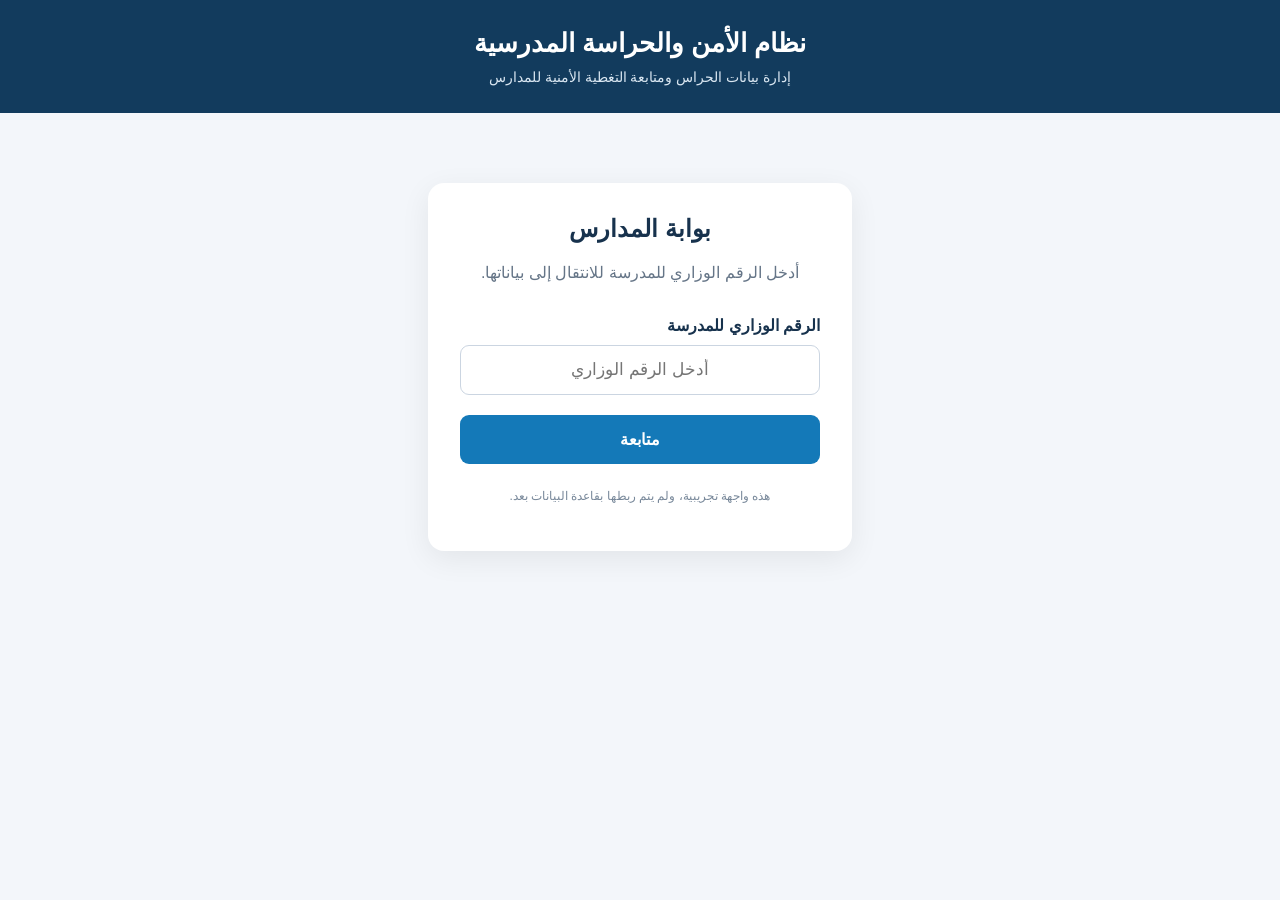
==== index.html @ fe9c67fe "Initial school security frontend" ====
<!DOCTYPE html>
<html lang="ar" dir="rtl">
<head>
  <meta charset="UTF-8">
  <meta name="viewport" content="width=device-width, initial-scale=1.0">
  <title>نظام الأمن والحراسة المدرسية</title>

  <style>
    * { box-sizing: border-box; }

    body {
      margin: 0;
      font-family: Tahoma, Arial, sans-serif;
      background: #f3f6fa;
      color: #17324d;
    }

    .header {
      background: #123b5d;
      color: white;
      padding: 28px 20px;
      text-align: center;
    }

    .header h1 {
      margin: 0 0 10px;
      font-size: 26px;
    }

    .header p {
      margin: 0;
      color: #d9e6f1;
      font-size: 14px;
    }

    .container {
      max-width: 460px;
      margin: 70px auto;
      padding: 0 18px;
    }

    .card {
      background: white;
      border-radius: 16px;
      padding: 32px;
      box-shadow: 0 8px 30px rgba(0,0,0,.07);
    }

    .card h2 {
      margin: 0 0 12px;
      text-align: center;
    }

    .description {
      color: #657587;
      text-align: center;
      line-height: 1.8;
      margin-bottom: 28px;
    }

    label {
      display: block;
      font-weight: bold;
      margin-bottom: 10px;
    }

    input {
      width: 100%;
      padding: 14px;
      border: 1px solid #cbd5e1;
      border-radius: 9px;
      font-size: 17px;
      outline: none;
      direction: ltr;
      text-align: center;
    }

    input:focus {
      border-color: #1677b8;
      box-shadow: 0 0 0 3px rgba(22,119,184,.12);
    }

    button {
      width: 100%;
      margin-top: 20px;
      padding: 15px;
      background: #1479b8;
      color: white;
      border: 0;
      border-radius: 9px;
      font-size: 16px;
      font-weight: bold;
      cursor: pointer;
    }

    button:hover { background: #0d6094; }

    .note {
      margin-top: 22px;
      text-align: center;
      color: #78889a;
      font-size: 12px;
      line-height: 1.8;
    }

    @media (max-width: 480px) {
      .container { margin: 35px auto; }
      .card { padding: 24px 20px; }
      .header h1 { font-size: 21px; }
    }
  </style>
</head>

<body>
  <header class="header">
    <h1>نظام الأمن والحراسة المدرسية</h1>
    <p>إدارة بيانات الحراس ومتابعة التغطية الأمنية للمدارس</p>
  </header>

  <main class="container">
    <section class="card">
      <h2>بوابة المدارس</h2>

      <p class="description">
        أدخل الرقم الوزاري للمدرسة للانتقال إلى بياناتها.
      </p>

      <form id="schoolForm">
        <label for="schoolNumber">الرقم الوزاري للمدرسة</label>

        <input
          id="schoolNumber"
          type="text"
          placeholder="أدخل الرقم الوزاري"
          autocomplete="off"
          required
        >

        <button type="submit">متابعة</button>
      </form>

      <p class="note">
        هذه واجهة تجريبية، ولم يتم ربطها بقاعدة البيانات بعد.
      </p>
    
<script>
  document.getElementById('schoolForm')
    .addEventListener('submit', function (event) {
      event.preventDefault();

      const schoolNumber = document
        .getElementById('schoolNumber')
        .value
        .trim();

      if (!schoolNumber) {
        alert('يرجى إدخال الرقم الوزاري للمدرسة.');
        return;
      }

      // انتقال تجريبي فقط، دون التحقق من قاعدة البيانات
      window.location.href = 'school.html';
    });
</script>

</body>
</html>
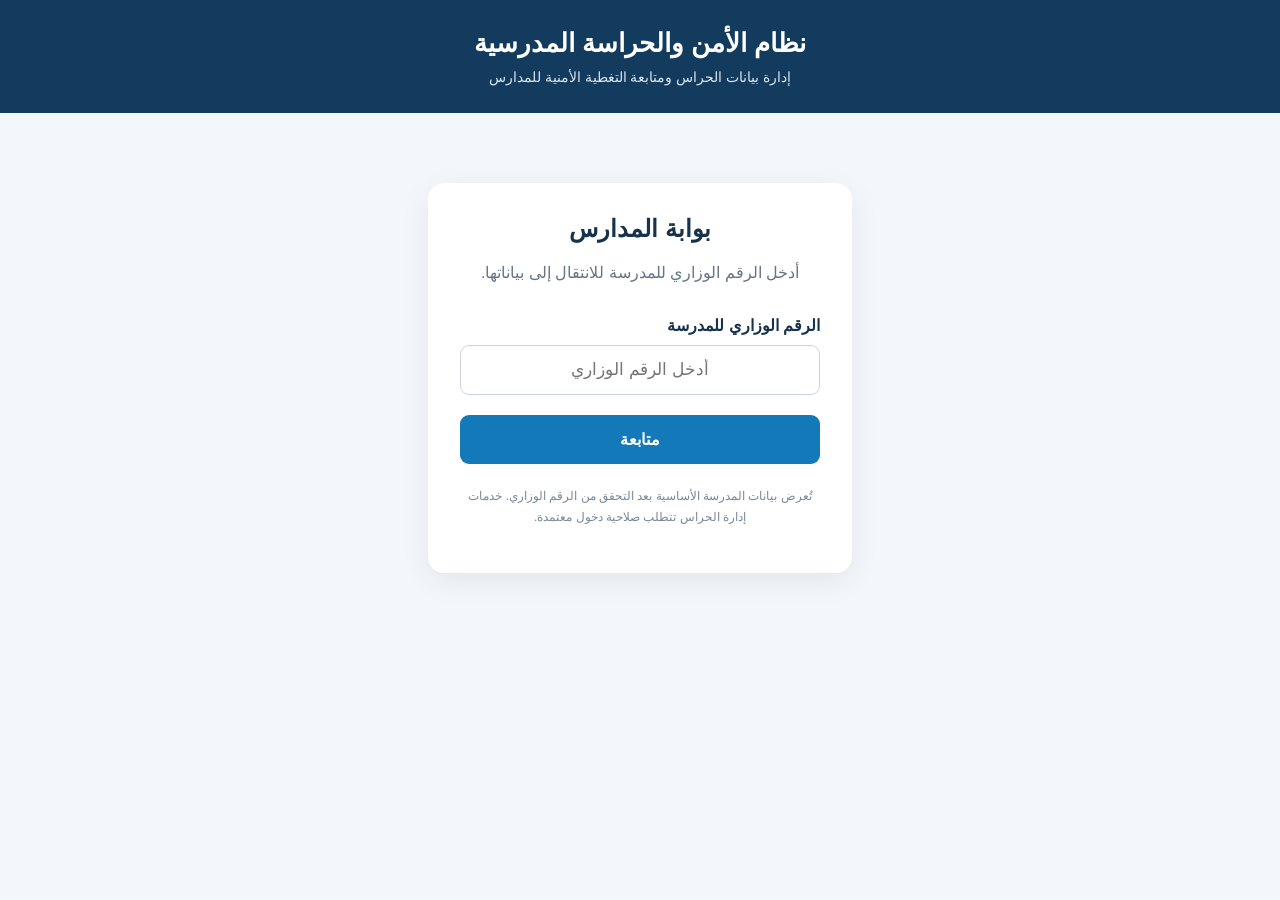
==== commit d84903d0: "ربط بوابة المدارس بقاعدة البيانات وتفعيل البحث بالرقم الوزاري" ====
--- a/index.html
+++ b/index.html
@@ -94,7 +94,34 @@
       cursor: pointer;
     }
 
-    button:hover { background: #0d6094; }
+    button:hover:not(:disabled) {
+      background: #0d6094;
+    }
+
+    button:disabled {
+      opacity: .65;
+      cursor: wait;
+    }
+
+    .message {
+      margin-top: 16px;
+      padding: 12px;
+      border-radius: 9px;
+      text-align: center;
+      line-height: 1.8;
+      font-size: 14px;
+      background: #e8f2fc;
+      color: #145d90;
+    }
+
+    .message.error {
+      background: #fff0f0;
+      color: #a12626;
+    }
+
+    .message[hidden] {
+      display: none;
+    }
 
     .note {
       margin-top: 22px;
@@ -132,37 +159,109 @@
         <input
           id="schoolNumber"
           type="text"
+          inputmode="numeric"
+          pattern="[0-9]+"
           placeholder="أدخل الرقم الوزاري"
           autocomplete="off"
           required
         >
 
-        <button type="submit">متابعة</button>
+        <button id="submitButton" type="submit">
+          متابعة
+        </button>
       </form>
 
+      <div
+        id="message"
+        class="message"
+        role="status"
+        aria-live="polite"
+        hidden
+      ></div>
+
       <p class="note">
-        هذه واجهة تجريبية، ولم يتم ربطها بقاعدة البيانات بعد.
+        تُعرض بيانات المدرسة الأساسية بعد التحقق من الرقم الوزاري.
+        خدمات إدارة الحراس تتطلب صلاحية دخول معتمدة.
       </p>
-    
-<script>
-  document.getElementById('schoolForm')
-    .addEventListener('submit', function (event) {
+    </section>
+  </main>
+
+  <script>
+    const API_URL =
+      'https://script.google.com/macros/s/AKfycbzL7ecfewM8Lqr1rSMabU3zS5KFXSXqFgH5WSXMWKvHdxJ4TmsavyvvSaJONV8RXBm0/exec';
+
+    const form = document.getElementById('schoolForm');
+    const input = document.getElementById('schoolNumber');
+    const button = document.getElementById('submitButton');
+    const message = document.getElementById('message');
+
+    function showMessage(text, isError = false) {
+      message.textContent = text;
+      message.classList.toggle('error', isError);
+      message.hidden = false;
+    }
+
+    form.addEventListener('submit', async function (event) {
       event.preventDefault();
 
-      const schoolNumber = document
-        .getElementById('schoolNumber')
-        .value
-        .trim();
-
-      if (!schoolNumber) {
-        alert('يرجى إدخال الرقم الوزاري للمدرسة.');
+      if (button.disabled) return;
+
+      const schoolNumber = input.value.trim();
+
+      if (!/^[0-9]+$/.test(schoolNumber)) {
+        showMessage('يرجى إدخال رقم وزاري صحيح.', true);
         return;
       }
 
-      // انتقال تجريبي فقط، دون التحقق من قاعدة البيانات
-      window.location.href = 'school.html';
+      button.disabled = true;
+      input.readOnly = true;
+      button.textContent = 'جارٍ التحقق...';
+      showMessage('جارٍ التحقق من بيانات المدرسة، يرجى الانتظار...');
+
+      try {
+        const url = new URL(API_URL);
+        url.searchParams.set('action', 'schoolLookup');
+        url.searchParams.set('schoolNumber', schoolNumber);
+
+        const response = await fetch(url.toString());
+
+        if (!response.ok) {
+          throw new Error('HTTP ' + response.status);
+        }
+
+        const data = await response.json();
+
+        if (!data.success || !data.school) {
+          showMessage(
+            data.message || 'الرقم الوزاري غير مسجل في قاعدة البيانات.',
+            true
+          );
+          return;
+        }
+
+        const destination = new URL(
+          'school.html',
+          window.location.href
+        );
+
+        destination.searchParams.set('schoolNumber', schoolNumber);
+
+        window.location.href = destination.toString();
+
+      } catch (error) {
+        console.error('School lookup error:', error);
+
+        showMessage(
+          'تعذر الاتصال بقاعدة بيانات المدارس. يرجى المحاولة لاحقًا.',
+          true
+        );
+
+      } finally {
+        button.disabled = false;
+        input.readOnly = false;
+        button.textContent = 'متابعة';
+      }
     });
-</script>
-
+  </script>
 </body>
 </html>
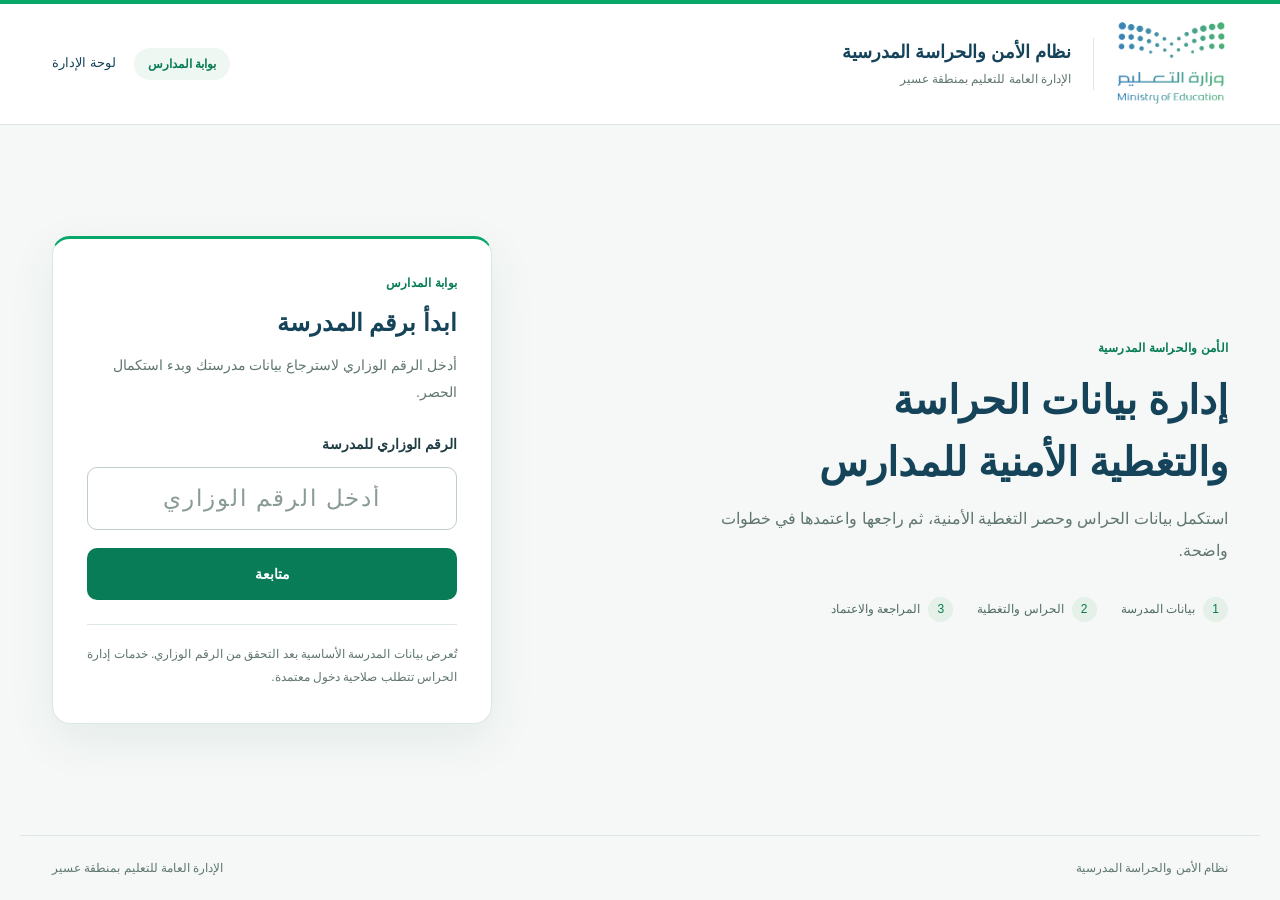
==== commit 4a281e51: "1" ====
--- a/index.html
+++ b/index.html
@@ -6,151 +6,20 @@
   <meta name="viewport" content="width=device-width, initial-scale=1.0">
   <title>نظام الأمن والحراسة المدرسية</title>
 
-  <style>
-    * { box-sizing: border-box; }
-
-    body {
-      margin: 0;
-      font-family: Tahoma, Arial, sans-serif;
-      background: #f3f6fa;
-      color: #17324d;
-    }
-
-    .header {
-      background: #123b5d;
-      color: white;
-      padding: 28px 20px;
-      text-align: center;
-    }
-
-    .header h1 {
-      margin: 0 0 10px;
-      font-size: 26px;
-    }
-
-    .header p {
-      margin: 0;
-      color: #d9e6f1;
-      font-size: 14px;
-    }
-
-    .container {
-      max-width: 460px;
-      margin: 70px auto;
-      padding: 0 18px;
-    }
-
-    .card {
-      background: white;
-      border-radius: 16px;
-      padding: 32px;
-      box-shadow: 0 8px 30px rgba(0,0,0,.07);
-    }
-
-    .card h2 {
-      margin: 0 0 12px;
-      text-align: center;
-    }
-
-    .description {
-      color: #657587;
-      text-align: center;
-      line-height: 1.8;
-      margin-bottom: 28px;
-    }
-
-    label {
-      display: block;
-      font-weight: bold;
-      margin-bottom: 10px;
-    }
-
-    input {
-      width: 100%;
-      padding: 14px;
-      border: 1px solid #cbd5e1;
-      border-radius: 9px;
-      font-size: 17px;
-      outline: none;
-      direction: ltr;
-      text-align: center;
-    }
-
-    input:focus {
-      border-color: #1677b8;
-      box-shadow: 0 0 0 3px rgba(22,119,184,.12);
-    }
-
-    button {
-      width: 100%;
-      margin-top: 20px;
-      padding: 15px;
-      background: #1479b8;
-      color: white;
-      border: 0;
-      border-radius: 9px;
-      font-size: 16px;
-      font-weight: bold;
-      cursor: pointer;
-    }
-
-    button:hover:not(:disabled) {
-      background: #0d6094;
-    }
-
-    button:disabled {
-      opacity: .65;
-      cursor: wait;
-    }
-
-    .message {
-      margin-top: 16px;
-      padding: 12px;
-      border-radius: 9px;
-      text-align: center;
-      line-height: 1.8;
-      font-size: 14px;
-      background: #e8f2fc;
-      color: #145d90;
-    }
-
-    .message.error {
-      background: #fff0f0;
-      color: #a12626;
-    }
-
-    .message[hidden] {
-      display: none;
-    }
-
-    .note {
-      margin-top: 22px;
-      text-align: center;
-      color: #78889a;
-      font-size: 12px;
-      line-height: 1.8;
-    }
-
-    @media (max-width: 480px) {
-      .container { margin: 35px auto; }
-      .card { padding: 24px 20px; }
-      .header h1 { font-size: 21px; }
-    }
-  </style>
+  <link rel="stylesheet" href="ui.css">
+<script src="ui.js" defer></script>
 </head>
 
-<body>
-  <header class="header">
-    <h1>نظام الأمن والحراسة المدرسية</h1>
-    <p>إدارة بيانات الحراس ومتابعة التغطية الأمنية للمدارس</p>
-  </header>
+<body class="index-page">
+  <a class="skip-link" href="#mainContent">انتقل إلى المحتوى</a><header class="site-header"><div class="header-inner"><a class="brand" href="index.html"><span class="brand-mark"><img src="assets/moe-logo.png" alt="وزارة التعليم" width="250" height="250"></span><span class="brand-copy"><strong>نظام الأمن والحراسة المدرسية</strong><span>الإدارة العامة للتعليم بمنطقة عسير</span></span></a><nav class="header-tools" aria-label="التنقل الرئيسي"><span class="workspace-chip">بوابة المدارس</span><a class="nav-link" href="admin.html">لوحة الإدارة</a></nav></div></header>
 
-  <main class="container">
-    <section class="card">
-      <h2>بوابة المدارس</h2>
+  <main id="mainContent" class="login-layout">
+    <aside class="login-intro"><span class="eyebrow">الأمن والحراسة المدرسية</span><h1>إدارة بيانات الحراسة<br>والتغطية الأمنية للمدارس</h1><p>استكمل بيانات الحراس وحصر التغطية الأمنية، ثم راجعها واعتمدها في خطوات واضحة.</p><ol class="mini-flow"><li>بيانات المدرسة</li><li>الحراس والتغطية</li><li>المراجعة والاعتماد</li></ol></aside>
+    <section class="card login-card">
+      <span class="eyebrow">بوابة المدارس</span><h2>ابدأ برقم المدرسة</h2>
 
       <p class="description">
-        أدخل الرقم الوزاري للمدرسة للانتقال إلى بياناتها.
+        أدخل الرقم الوزاري لاسترجاع بيانات مدرستك وبدء استكمال الحصر.
       </p>
 
       <form id="schoolForm">
@@ -184,7 +53,7 @@
         خدمات إدارة الحراس تتطلب صلاحية دخول معتمدة.
       </p>
     </section>
-  </main>
+  </main><footer class="site-footer"><span>نظام الأمن والحراسة المدرسية</span><span>الإدارة العامة للتعليم بمنطقة عسير</span></footer>
 
   <script>
     const API_URL =
--- a/ui.css
+++ b/ui.css
@@ -0,0 +1,19 @@
+﻿/* Ministry identity palette, shared across the school and administration portals. */
+:root{--navy:#15445a;--green:#07a869;--green-dark:#087c57;--blue:#3d7eb9;--teal:#0da9a6;--gold:#c1b489;--ink:#203d44;--muted:#60766f;--line:#dce7e2;--surface:#fff;--canvas:#f5f8f6;--radius:18px;--shadow:0 8px 30px rgb(21 68 90 / .045)}
+*{box-sizing:border-box}html{scroll-behavior:smooth;scroll-padding-top:24px}body{margin:0;background:var(--canvas);color:var(--ink);font-family:'Helvetica Neue W23 for SKY','Segoe UI',Tahoma,Arial,sans-serif;font-size:15px;line-height:1.7}button,input,select{font:inherit}button,a,input,select,summary{-webkit-tap-highlight-color:transparent}a{color:var(--green-dark);text-decoration:none}a:hover{text-decoration:underline}button{cursor:pointer}button:disabled{cursor:not-allowed;opacity:.52}[hidden]{display:none!important}:focus-visible{outline:3px solid var(--blue);outline-offset:3px}
+h1,h2,h3,h4,p{overflow-wrap:anywhere}h1{font-size:30px;line-height:1.5;margin:0 0 10px;color:var(--navy);font-weight:750}h2{font-size:20px;line-height:1.6;margin:0 0 16px;color:var(--navy)}h3{font-size:20px;line-height:1.6;margin:0 0 12px;color:var(--navy)}h4{font-size:18px;margin:0 0 8px}p{margin:0 0 14px}.notice,.description,.note,.hint{color:var(--muted);line-height:1.9}.hint,.note{font-size:13px}.eyebrow{display:block;color:var(--green-dark);font-size:12px;letter-spacing:.2px;font-weight:700;margin-bottom:10px}.skip-link{position:absolute;right:16px;top:-60px;z-index:10;background:#fff;padding:10px 20px;border:1px solid var(--line);border-radius:8px}.skip-link:focus{top:12px}
+.site-header{background:#fff;border-top:4px solid var(--green);border-bottom:1px solid var(--line)}.header-inner{max-width:1240px;margin:auto;padding:17px 32px;display:flex;align-items:center;justify-content:space-between;gap:24px}.brand{display:flex;align-items:center;gap:22px;min-width:0;text-decoration:none!important}.brand-mark{position:relative;display:block;width:112px;height:86px;flex:0 0 112px;overflow:hidden}.brand-mark img{position:absolute;width:250px;height:250px;max-width:none;left:-70px;top:-83px}.brand-copy{border-inline-start:1px solid var(--line);padding-inline-start:22px;display:flex;flex-direction:column;gap:2px}.brand-copy strong{color:var(--navy);font-size:18px;line-height:1.6}.brand-copy span{color:var(--muted);font-size:12px}.header-tools{display:flex;align-items:center;gap:18px;flex-shrink:0}.workspace-chip{border-radius:30px;padding:6px 14px;background:#eef7f1;color:var(--green-dark);font-size:12px;font-weight:700}.nav-link{font-size:13px;color:var(--navy);padding:8px 0;border-bottom:1px solid transparent}.nav-link:hover{border-color:var(--green);text-decoration:none}.site-footer{max-width:1240px;margin:30px auto 0;padding:22px 32px;border-top:1px solid var(--line);color:var(--muted);font-size:12px;display:flex;justify-content:space-between;gap:12px;flex-wrap:wrap}.environment-banner{padding:8px 18px;text-align:center;color:#756333;background:#f8f3e7;border-bottom:1px solid #eee4ca;font-size:12px}.environment-banner a{color:#63512b;text-decoration:underline}
+main{max-width:1240px;margin:30px auto;padding:0 32px;min-width:0}.page-intro{margin-bottom:24px}.page-intro p{max-width:760px;margin:0}.card{background:#fff;border:1px solid var(--line);border-radius:var(--radius);padding:28px;margin-bottom:22px;box-shadow:var(--shadow);min-width:0}.grid{display:grid;grid-template-columns:repeat(2,minmax(0,1fr));gap:22px 20px}.field{background:#f7faf8;border:1px solid #e5ede8;border-radius:12px;padding:16px;min-width:0}.field strong{display:block;font-size:12px;font-weight:600;color:var(--muted);margin-bottom:6px}.field span{display:block;font-size:16px;font-weight:650;overflow-wrap:anywhere}.entry{display:flex;flex-direction:column;gap:8px;min-width:0}.entry label{font-size:14px;font-weight:650;color:#294c4a;line-height:1.7}.grid>.entry:not(.count-card){display:grid;grid-template-rows:minmax(44px,auto) 52px;align-content:start;gap:8px}.entry input,.entry select,#schoolNumber{width:100%;min-width:0;min-height:52px;border:1px solid #bdcec5;background:#fff;border-radius:10px;padding:11px 14px;color:var(--ink);font-size:16px;transition:border-color .15s,box-shadow .15s}.entry input:focus,.entry select:focus,#schoolNumber:focus{outline:none;border-color:var(--green-dark);box-shadow:0 0 0 3px rgb(7 168 105 / .12)}input::placeholder{color:#899b93;font-weight:400}input[readonly]{background:#f0f5f2!important;border-color:#dde7e1!important;color:#49655a!important;box-shadow:none!important}#censusFields .entry label:has(+input[readonly])::after{content:'تلقائي';display:inline-block;margin-inline-start:8px;font-size:10px;font-weight:500;padding:1px 7px;border-radius:20px;background:#e6efe9;color:#426958;vertical-align:middle}input[type=number],input[type=tel],#nationalId{direction:ltr;font-variant-numeric:tabular-nums}input[type=checkbox]{width:19px;height:19px;accent-color:var(--green-dark);vertical-align:middle;margin:0 6px 0 8px}#reviewStep>label{display:block;border:1px solid var(--line);border-radius:12px;padding:18px;margin-top:20px;line-height:1.9;background:#f8faf9}
+button{border:1px solid transparent;border-radius:10px;min-height:48px;background:var(--green-dark);color:#fff;padding:11px 22px;font-size:14px;font-weight:650;line-height:1.6;transition:background .15s,box-shadow .15s}button:hover:not(:disabled){background:#066647;box-shadow:0 3px 10px rgb(8 124 87 / .12)}button.secondary{background:#f3f7f5;border-color:var(--line);color:var(--navy)}button.secondary:hover:not(:disabled){background:#e8f0eb;box-shadow:none}.actions{display:flex;align-items:center;gap:12px;flex-wrap:wrap;margin-top:24px}.message{background:#edf6f1;border:1px solid #d9eade;border-inline-start:3px solid var(--green);border-radius:10px;padding:13px 16px;margin:0 0 20px;color:#285e49;font-size:14px;line-height:1.8}.message.error{background:#fff5f3;border-color:#f0d6d0;border-inline-start-color:#b94736;color:#9a3728}.status,.completion{display:inline-block;border-radius:30px;background:#eaf5ee;color:#226444;font-size:12px;font-weight:700;padding:6px 13px}.completion.complete{background:#eaf5ee;color:#226444}.completion.incomplete{background:#fff4df;color:#896120}.completion{margin-bottom:8px}.review-item{border:1px solid var(--line);border-radius:14px;padding:22px;margin-bottom:16px;position:relative;background:#fff}.review-item h3{font-size:17px;margin-bottom:14px}.review-item p{font-size:14px;margin:8px 0;overflow-wrap:anywhere}.review-item strong{color:#536e64;font-weight:600}.step-label{font-size:13px;font-weight:650;color:var(--green-dark);background:#eff7f2;border-radius:8px;padding:10px 14px;margin:0 0 22px}.back-link{display:inline-block;margin:0 0 20px;color:var(--green-dark);font-size:13px}.back-link:hover{text-decoration:underline}
+.login-page{background:radial-gradient(ellipse at 90% 25%,#e5f3eb 0,transparent 50%),var(--canvas)}.login-layout{display:grid;grid-template-columns:minmax(0,1fr) 440px;align-items:center;gap:70px;min-height:calc(100svh - 250px);padding-top:42px;padding-bottom:42px}.login-intro h1{font-size:40px;max-width:620px;line-height:1.55}.login-intro>p{max-width:530px;font-size:16px;color:var(--muted);line-height:2}.mini-flow{list-style:none;counter-reset:journey;padding:0;margin:30px 0 0;display:flex;gap:24px;flex-wrap:wrap}.mini-flow li{counter-increment:journey;font-size:12px;color:#516c62;display:flex;align-items:center;gap:8px}.mini-flow li::before{content:counter(journey);font-size:12px;color:var(--green-dark);background:#e4f0e8;width:25px;height:25px;display:grid;place-items:center;border-radius:50%;font-variant-numeric:tabular-nums}.login-card{padding:34px;margin:0;border-top:3px solid var(--green);box-shadow:0 16px 50px rgb(21 68 90 / .07)}.login-card h2{font-size:24px;margin-bottom:10px}.login-card .description{text-align:right;font-size:14px;margin-bottom:28px}.login-card label{display:block;font-size:14px;font-weight:650;margin-bottom:10px}.login-card #schoolNumber{text-align:center;font-size:23px;letter-spacing:2px;min-height:58px}.login-card button{width:100%;margin-top:18px;min-height:52px}.login-card .note{border-top:1px solid var(--line);padding-top:18px;margin:24px 0 0;font-size:12px}.login-card .message{margin-top:18px;margin-bottom:0}
+.journey{display:flex;justify-content:space-between;gap:10px;margin:0 0 24px;padding:18px 22px;list-style:none;border:1px solid var(--line);border-radius:14px;background:#fff}.flow-step{display:flex;align-items:center;gap:9px;font-size:12px;color:#7d8f87;min-width:0}.flow-step .step-number{flex-shrink:0;width:28px;height:28px;display:grid;place-items:center;background:#f1f5f2;color:#75877f;border-radius:50%;font-size:12px;font-weight:650}.flow-step.is-active{color:var(--green-dark);font-weight:700}.flow-step.is-active .step-number{background:var(--green-dark);color:#fff}.flow-step.is-done{color:#537866}.flow-step.is-done .step-number{background:#e3f2e9;color:#23724d}.school-layout{display:grid;grid-template-columns:290px minmax(0,1fr);gap:24px;align-items:start}.school-context{position:sticky;top:20px;min-width:0}.school-context .card{padding:20px}.school-context .grid{grid-template-columns:1fr;gap:0}.school-context .field{border:0;border-radius:0;background:transparent;border-bottom:1px solid #edf2ef;padding:11px 0}.school-context .field:last-child{border-bottom:0}.school-context .field span{font-size:14px}.school-context .field strong{font-size:11px;margin-bottom:2px}.school-info summary{cursor:pointer;list-style:none;display:flex;align-items:center;justify-content:space-between;gap:10px;color:var(--navy);font-size:15px;font-weight:700}.school-info summary::-webkit-details-marker{display:none}.school-info summary::after{content:'−';color:var(--green-dark);font-size:18px}.school-info:not([open]) summary::after{content:'+'}.school-info[open] summary{padding-bottom:12px;border-bottom:1px solid var(--line)}.school-status h2{font-size:14px;margin-bottom:10px}.school-status .notice{font-size:11px;margin:12px 0 0}.school-workspace{min-width:0}#guardsSection>h2{margin-bottom:6px}#guardsSection>.notice{font-size:12px;margin-bottom:24px;padding-bottom:18px;border-bottom:1px solid var(--line)}#countStep>h3{font-size:24px}#countForm>.notice{font-size:14px}.count-card{background:#fafcfb;border:1px solid var(--line);border-radius:14px;padding:22px;gap:6px;border-top:3px solid #76ba99}.count-card:nth-child(2){border-top-color:#7ca8c9}.count-card h4{color:var(--navy)}.count-card p{font-size:12px;color:var(--muted);margin:0 0 18px}.count-card label{font-size:12px}.count-control{display:flex;align-items:center;gap:8px}.count-control input{font-size:27px;font-weight:700;text-align:center;height:60px;min-width:0}.count-control button{flex:0 0 42px;min-height:44px;font-size:20px;padding:6px}.count-summary{padding:16px 18px;margin-top:22px;border:1px solid #deebe2;background:#f1f8f3;border-radius:12px;display:flex;align-items:center;justify-content:space-between;gap:14px;flex-wrap:wrap}.count-summary p{margin:0;font-size:16px;font-weight:700;color:var(--navy)}.count-summary span{font-size:12px;color:var(--muted);max-width:340px}.identity-lookup{display:flex;align-items:flex-end;gap:12px;margin-bottom:20px}.identity-lookup .entry{flex:1;min-width:0}.identity-lookup button{min-height:52px;flex-shrink:0}#guardDetails{border:0;padding:20px 0 4px;margin:0;min-width:0;border-top:1px solid var(--line)}#lookupStatus{margin-top:16px}#authorization:has(#authorizationForm[hidden]){padding:0;border:0;background:transparent;box-shadow:none}#authorization:has(#authorizationForm[hidden]) h2,#authorization:has(#authorizationForm[hidden]) .notice{display:none}#authorization:has(#authorizationForm[hidden])>button{background:transparent;color:var(--green-dark);border-color:#bfd7c8;width:100%}
+#stats{grid-template-columns:repeat(4,minmax(0,1fr));gap:14px}#stats .field{padding:18px;background:#fff}#stats .field strong{min-height:38px;font-size:12px}#stats .field span{font-size:27px;font-weight:750;font-variant-numeric:tabular-nums;color:var(--navy)}#stats .field:nth-child(-n+2){background:var(--navy);border-color:var(--navy)}#stats .field:nth-child(-n+2) strong{color:#c9dbdd}#stats .field:nth-child(-n+2) span{color:#fff}.scroll{overflow:auto;max-width:100%;border:1px solid var(--line);border-radius:12px;scrollbar-color:#b5cbbd #f5f8f6;scrollbar-width:thin}table{width:100%;border-collapse:collapse;text-align:right;white-space:normal}th,td{padding:13px 16px;border-bottom:1px solid #e7eee9;vertical-align:middle;font-size:13px}th{background:#f2f7f4;color:#416151;font-weight:650;text-align:right}tbody tr:last-child td{border-bottom:0}tbody tr:nth-child(even){background:#fbfdfc}tbody tr:hover{background:#f2f8f4}td button{min-height:36px;padding:6px 12px;font-size:12px;white-space:nowrap}table:has(#schools){min-width:1500px}table:has(#censusResults){min-width:1900px}table:has(#supervisors){min-width:450px}.table-hint{font-size:11px;color:var(--muted);margin:0 0 10px}
+@media(max-width:1050px){.login-layout{gap:36px;grid-template-columns:minmax(0,1fr) 400px}.login-intro h1{font-size:33px}.school-layout{grid-template-columns:250px minmax(0,1fr);gap:20px}.card{padding:24px}#stats{grid-template-columns:repeat(3,minmax(0,1fr))}.brand-copy strong{font-size:16px}}
+@media(max-width:760px){.header-inner{padding:10px 20px;gap:12px}.brand{gap:12px}.brand-copy{padding-inline-start:12px}.brand-copy strong{font-size:14px;max-width:220px}.brand-copy span{font-size:10px}.brand-mark{width:85px;height:66px;flex-basis:85px}.brand-mark img{width:190px;height:190px;left:-54px;top:-64px}.workspace-chip{display:none}.header-tools{gap:0}.nav-link{font-size:11px;white-space:nowrap}main{padding:0 20px;margin-top:24px}.login-layout{grid-template-columns:1fr;gap:24px;min-height:0;padding-top:10px;padding-bottom:10px;max-width:570px}.login-intro h1{font-size:28px;margin-bottom:10px}.login-intro>p{font-size:14px;margin-bottom:0}.mini-flow{margin-top:18px;gap:12px}.mini-flow li{font-size:11px}.login-card{padding:28px}.school-layout{grid-template-columns:1fr;gap:0}.school-context{position:static}.school-context .grid{grid-template-columns:repeat(2,minmax(0,1fr));gap:4px 18px}.school-context .field{padding:10px 0}.school-status{display:flex;align-items:center;justify-content:space-between;gap:12px}.school-status h2{margin:0}.school-status .notice{display:none}.page-intro{margin-bottom:20px}.page-intro h1{font-size:25px}.page-intro p{font-size:13px}.journey{padding:14px 12px;gap:5px}.flow-step{flex-direction:column;text-align:center;font-size:10px;gap:6px;flex:1;line-height:1.5}.flow-step .step-number{width:26px;height:26px}.card{padding:22px;margin-bottom:18px}#stats{grid-template-columns:repeat(2,minmax(0,1fr));gap:10px}#stats .field{padding:14px}#stats .field span{font-size:24px}.site-footer{margin-top:20px;padding:20px;font-size:11px}}
+@media(max-width:520px){.header-inner{padding:10px 16px}.brand-copy strong{font-size:12px;max-width:158px}.brand-copy span{font-size:9px}.brand{gap:10px}.brand-copy{padding-inline-start:10px}.nav-link{font-size:10px}.grid{grid-template-columns:minmax(0,1fr);gap:18px}.grid>.entry:not(.count-card){display:flex;gap:8px}.actions{gap:10px;margin-top:20px}.actions>button{flex:1 1 100%;min-height:49px}.identity-lookup{gap:8px;align-items:flex-end}.identity-lookup button{padding:11px 13px;font-size:13px}.identity-lookup label{font-size:12px}.count-card{padding:20px}.count-summary{padding:16px;gap:7px}.count-control input{height:58px}.login-card{padding:24px}.mini-flow{gap:10px}.mini-flow li{font-size:10px}.login-intro h1{font-size:25px}#countStep>h3{font-size:21px}#guardsSection>.notice{font-size:11px}.site-footer span:last-child{display:none}}
+@media(prefers-reduced-motion:reduce){html{scroll-behavior:auto}*{transition:none!important}}
+@media print{@page{size:A3 landscape;margin:10mm}body{background:#fff;color:#111;font-size:11px}.site-header{border-top:0}.header-inner{padding:0 0 10px;max-width:none}.header-tools,.site-footer,.environment-banner,.skip-link,.journey,#adminLogin,.actions,.filters,button,#message,.back-link,.table-hint,#authorization{display:none!important}main{max-width:none;margin:16px 0;padding:0}.card{box-shadow:none;padding:14px;border-radius:0;break-inside:auto}.scroll{overflow:visible;border:0}table,table:has(#schools),table:has(#censusResults),table:has(#supervisors){min-width:0!important;table-layout:fixed;width:100%;font-size:9px}th,td{padding:5px;font-size:9px;overflow-wrap:anywhere;white-space:normal}tr{break-inside:avoid}#stats{grid-template-columns:repeat(5,minmax(0,1fr));gap:8px}#stats .field{background:#fff!important;color:#111!important;padding:10px}#stats .field strong,#stats .field span{color:#111!important}.school-layout{display:block}.school-context{position:static}}
+
+@media screen and (max-width:400px){.brand-mark{width:76px;height:58px;flex-basis:76px}.brand-mark img{width:170px;height:170px;left:-48px;top:-57px}.brand-copy strong{font-size:11px;max-width:125px}.brand-copy span{display:none}.brand{gap:8px}.brand-copy{padding-inline-start:8px}.header-inner{gap:10px}.nav-link{font-size:10px}}
+
+#guardsSection:has(#countStep:not([hidden]))>h2,#guardsSection:has(#censusStep:not([hidden]))>h2,#guardsSection:has(#reviewStep:not([hidden]))>h2{display:none}body:has(.environment-banner) #guardsSection>.notice{display:none}
